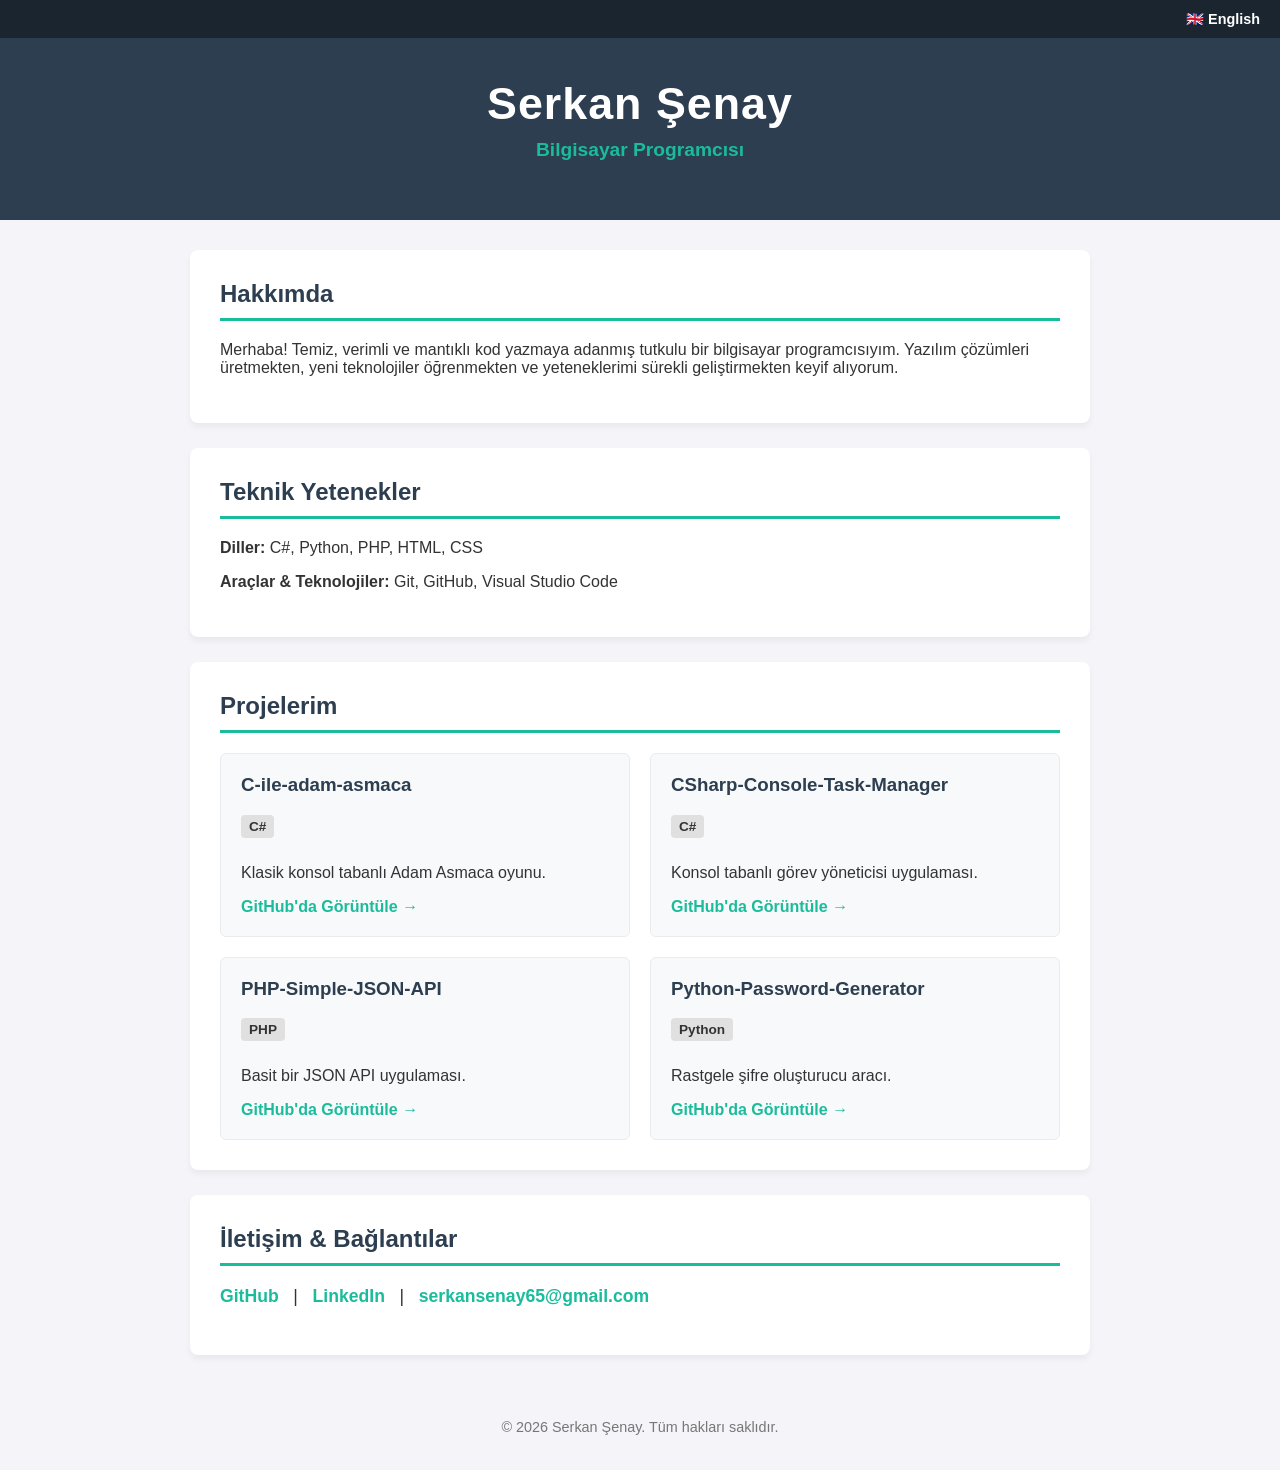
==== tr.html @ 2e25b2eb "Create portfolio page for Serkan Şenay This HTML file serves as a portfolio for Serkan Şenay, showca" ====
<!DOCTYPE html>
<html lang="tr">
<head>
    <meta charset="UTF-8">
    <meta name="viewport" content="width=device-width, initial-scale=1.0">
    <title>Serkan Şenay - Portfolyo</title>
    <style>
        body {
            font-family: 'Segoe UI', Tahoma, Geneva, Verdana, sans-serif;
            margin: 0;
            padding: 0;
            background-color: #f4f4f9;
            color: #333;
        }
        .lang-switch {
            text-align: right;
            padding: 10px 20px;
            background-color: #1a252f;
        }
        .lang-switch a {
            color: #fff;
            text-decoration: none;
            font-weight: bold;
            font-size: 0.9em;
        }
        .lang-switch a:hover {
            color: #1abc9c;
        }
        header {
            background-color: #2c3e50;
            color: #ffffff;
            padding: 40px 20px;
            text-align: center;
        }
        header h1 {
            margin: 0;
            font-size: 2.8em;
            letter-spacing: 1px;
        }
        header p {
            font-size: 1.2em;
            color: #1abc9c;
            margin-top: 10px;
            font-weight: bold;
        }
        .container {
            max-width: 900px;
            margin: 30px auto;
            padding: 0 20px;
        }
        section {
            background: #ffffff;
            padding: 30px;
            margin-bottom: 25px;
            border-radius: 8px;
            box-shadow: 0 4px 6px rgba(0,0,0,0.05);
        }
        h2 {
            border-bottom: 3px solid #1abc9c;
            padding-bottom: 10px;
            color: #2c3e50;
            margin-top: 0;
        }
        .project-grid {
            display: flex;
            gap: 20px;
            flex-wrap: wrap;
        }
        .project-card {
            flex: 1;
            min-width: 350px;
            background: #f8f9fa;
            border: 1px solid #e9ecef;
            padding: 20px;
            border-radius: 6px;
            transition: transform 0.2s;
        }
        .project-card:hover {
            transform: translateY(-5px);
            box-shadow: 0 4px 8px rgba(0,0,0,0.1);
        }
        .project-card h3 {
            margin-top: 0;
            color: #2c3e50;
        }
        .tech-tag {
            display: inline-block;
            background-color: #e0e0e0;
            padding: 4px 8px;
            border-radius: 4px;
            font-size: 0.85em;
            margin-bottom: 10px;
            font-weight: bold;
        }
        a {
            color: #1abc9c;
            text-decoration: none;
            font-weight: bold;
        }
        a:hover {
            text-decoration: underline;
        }
        .contact-links {
            font-size: 1.1em;
        }
        footer {
            text-align: center;
            padding: 20px;
            color: #777;
            font-size: 0.9em;
        }
    </style>
</head>
<body>

    <!-- Dil Değiştirme Butonu -->
    <div class="lang-switch">
        <a href="index.html">🇬🇧 English</a>
    </div>

    <header>
        <h1>Serkan Şenay</h1>
        <p>Bilgisayar Programcısı</p>
    </header>

    <div class="container">
        
        <section id="about">
            <h2>Hakkımda</h2>
            <p>Merhaba! Temiz, verimli ve mantıklı kod yazmaya adanmış tutkulu bir bilgisayar programcısıyım. Yazılım çözümleri üretmekten, yeni teknolojiler öğrenmekten ve yeteneklerimi sürekli geliştirmekten keyif alıyorum.</p>
        </section>

        <section id="skills">
            <h2>Teknik Yetenekler</h2>
            <p><strong>Diller:</strong> C#, Python, PHP, HTML, CSS</p>
            <p><strong>Araçlar & Teknolojiler:</strong> Git, GitHub, Visual Studio Code</p>
        </section>

        <section id="projects">
            <h2>Projelerim</h2>
            <div class="project-grid">
                
                <div class="project-card">
                    <h3>C-ile-adam-asmaca</h3>
                    <span class="tech-tag">C#</span>
                    <p>Klasik konsol tabanlı Adam Asmaca oyunu.</p>
                    <a href="https://github.com/serkansenay/C-ile-adam-asmaca" target="_blank">GitHub'da Görüntüle &rarr;</a>
                </div>

                <div class="project-card">
                    <h3>CSharp-Console-Task-Manager</h3>
                    <span class="tech-tag">C#</span>
                    <p>Konsol tabanlı görev yöneticisi uygulaması.</p>
                    <a href="https://github.com/serkansenay/CSharp-Console-Task-Manager" target="_blank">GitHub'da Görüntüle &rarr;</a>
                </div>

                <div class="project-card">
                    <h3>PHP-Simple-JSON-API</h3>
                    <span class="tech-tag">PHP</span>
                    <p>Basit bir JSON API uygulaması.</p>
                    <a href="https://github.com/serkansenay/PHP-Simple-JSON-API" target="_blank">GitHub'da Görüntüle &rarr;</a>
                </div>

                <div class="project-card">
                    <h3>Python-Password-Generator</h3>
                    <span class="tech-tag">Python</span>
                    <p>Rastgele şifre oluşturucu aracı.</p>
                    <a href="https://github.com/serkansenay/Python-Password-Generator" target="_blank">GitHub'da Görüntüle &rarr;</a>
                </div>

            </div>
        </section>

        <section id="contact">
            <h2>İletişim & Bağlantılar</h2>
            <p class="contact-links">
                <a href="https://github.com/serkansenay" target="_blank">GitHub</a> &nbsp; | &nbsp; 
                <a href="https://www.linkedin.com/in/serkansenay" target="_blank">LinkedIn</a> &nbsp; | &nbsp; 
                <a href="mailto:serkansenay65@gmail.com">serkansenay65@gmail.com</a>
            </p>
        </section>
    </div>

    <footer>
        <p>&copy; 2026 Serkan Şenay. Tüm hakları saklıdır.</p>
    </footer>

</body>
</html>
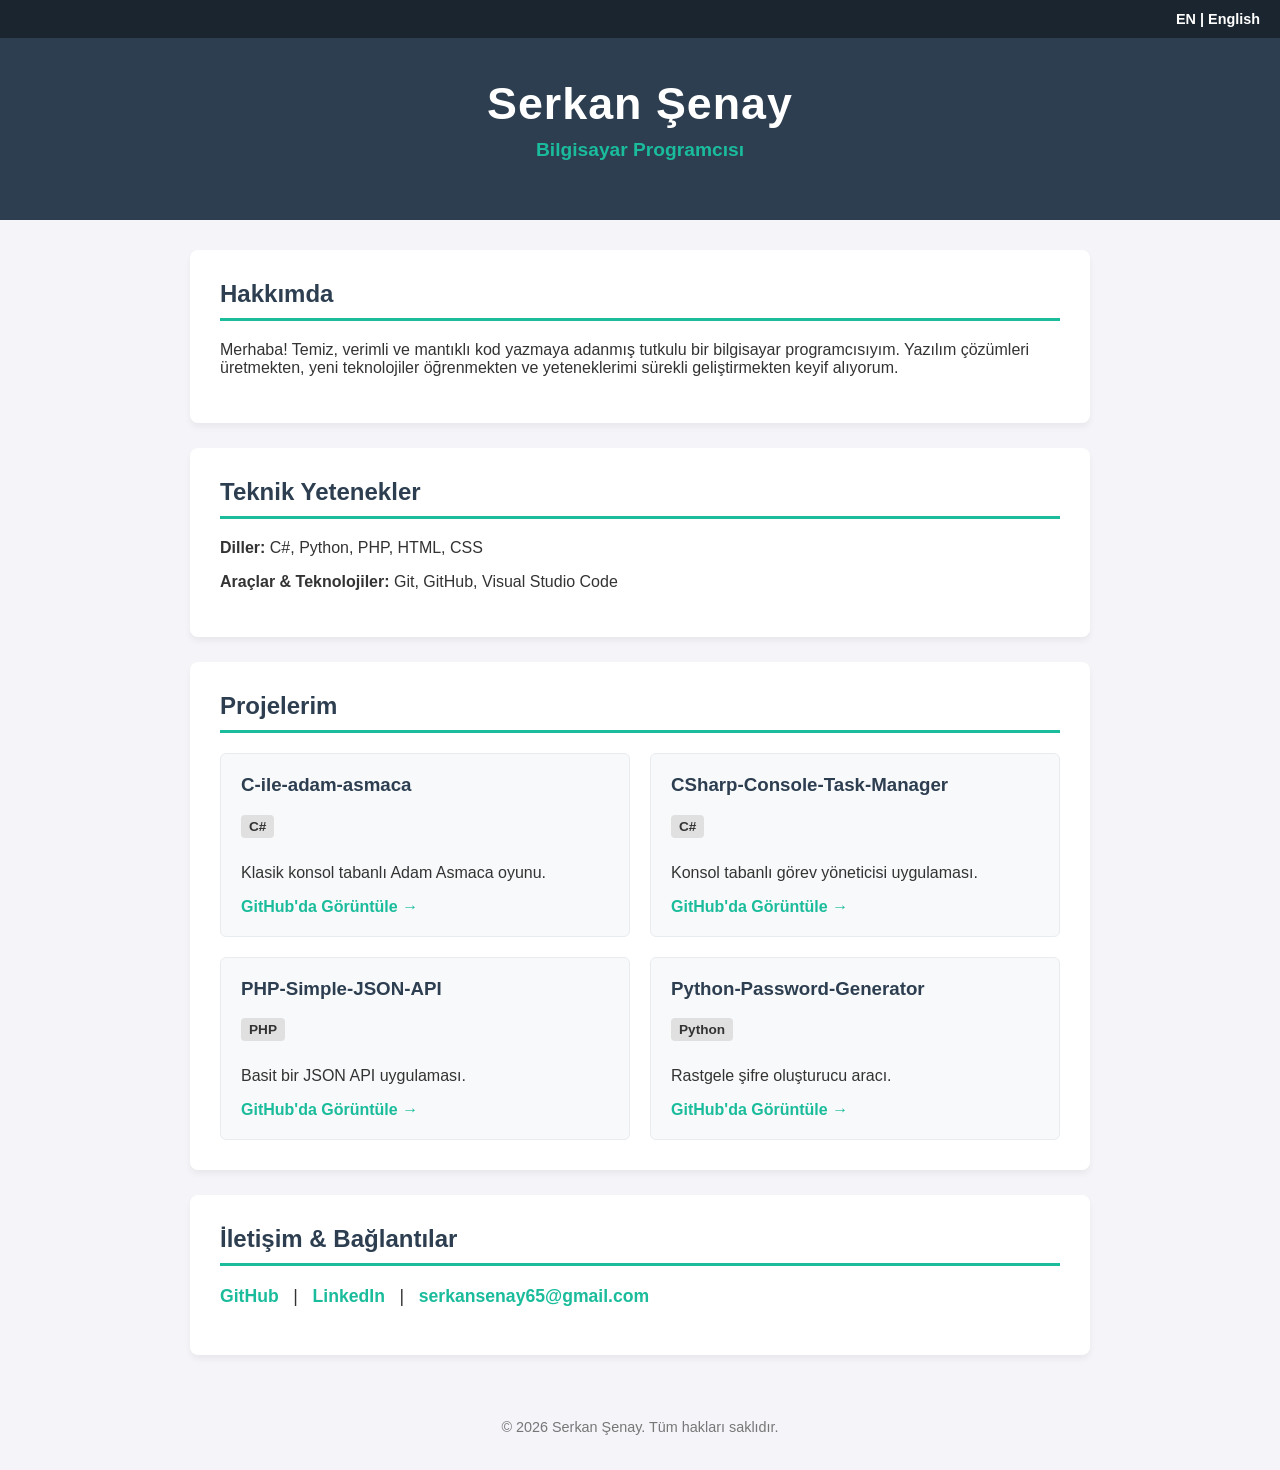
==== commit 97548d81: "Update language switch link text to include 'EN'" ====
--- a/tr.html
+++ b/tr.html
@@ -115,7 +115,7 @@
 
     <!-- Dil Değiştirme Butonu -->
     <div class="lang-switch">
-        <a href="index.html">🇬🇧 English</a>
+        <a href="index.html">EN | English</a>
     </div>
 
     <header>
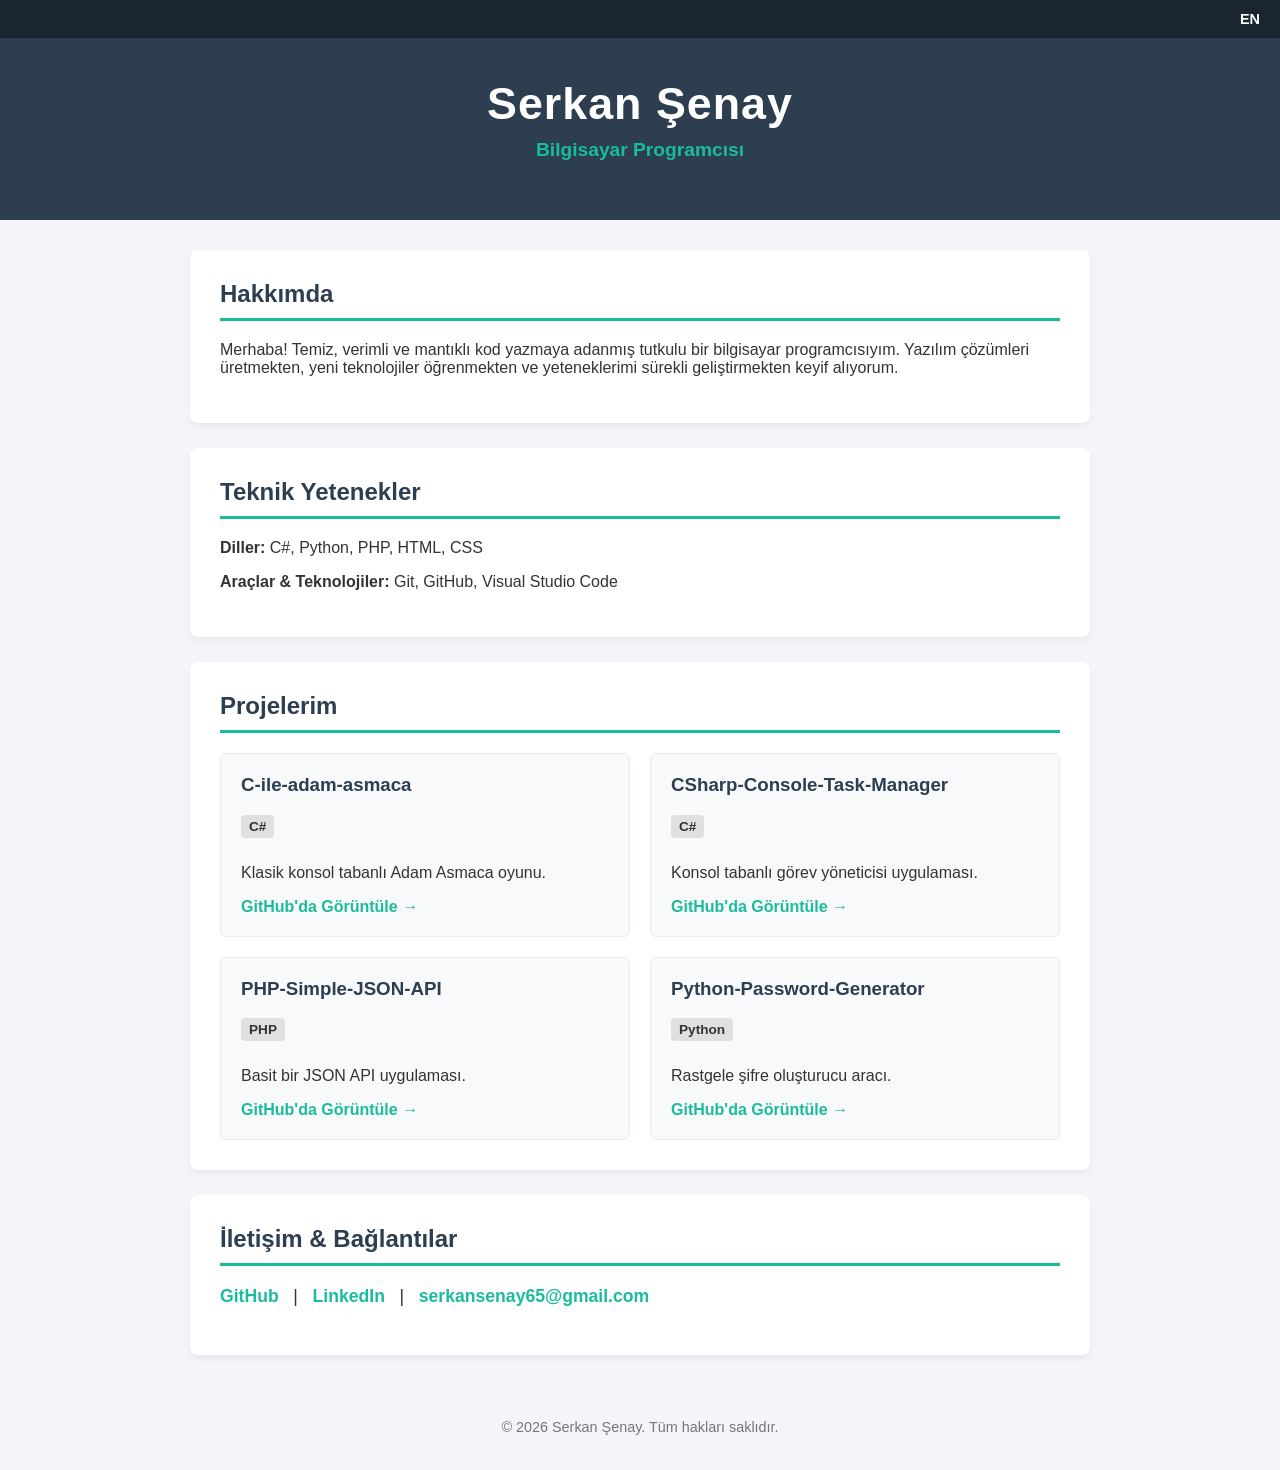
==== commit eff105af: "Remove 'English' text from language switch link" ====
--- a/tr.html
+++ b/tr.html
@@ -115,7 +115,7 @@
 
     <!-- Dil Değiştirme Butonu -->
     <div class="lang-switch">
-        <a href="index.html">EN | English</a>
+        <a href="index.html">EN</a>
     </div>
 
     <header>
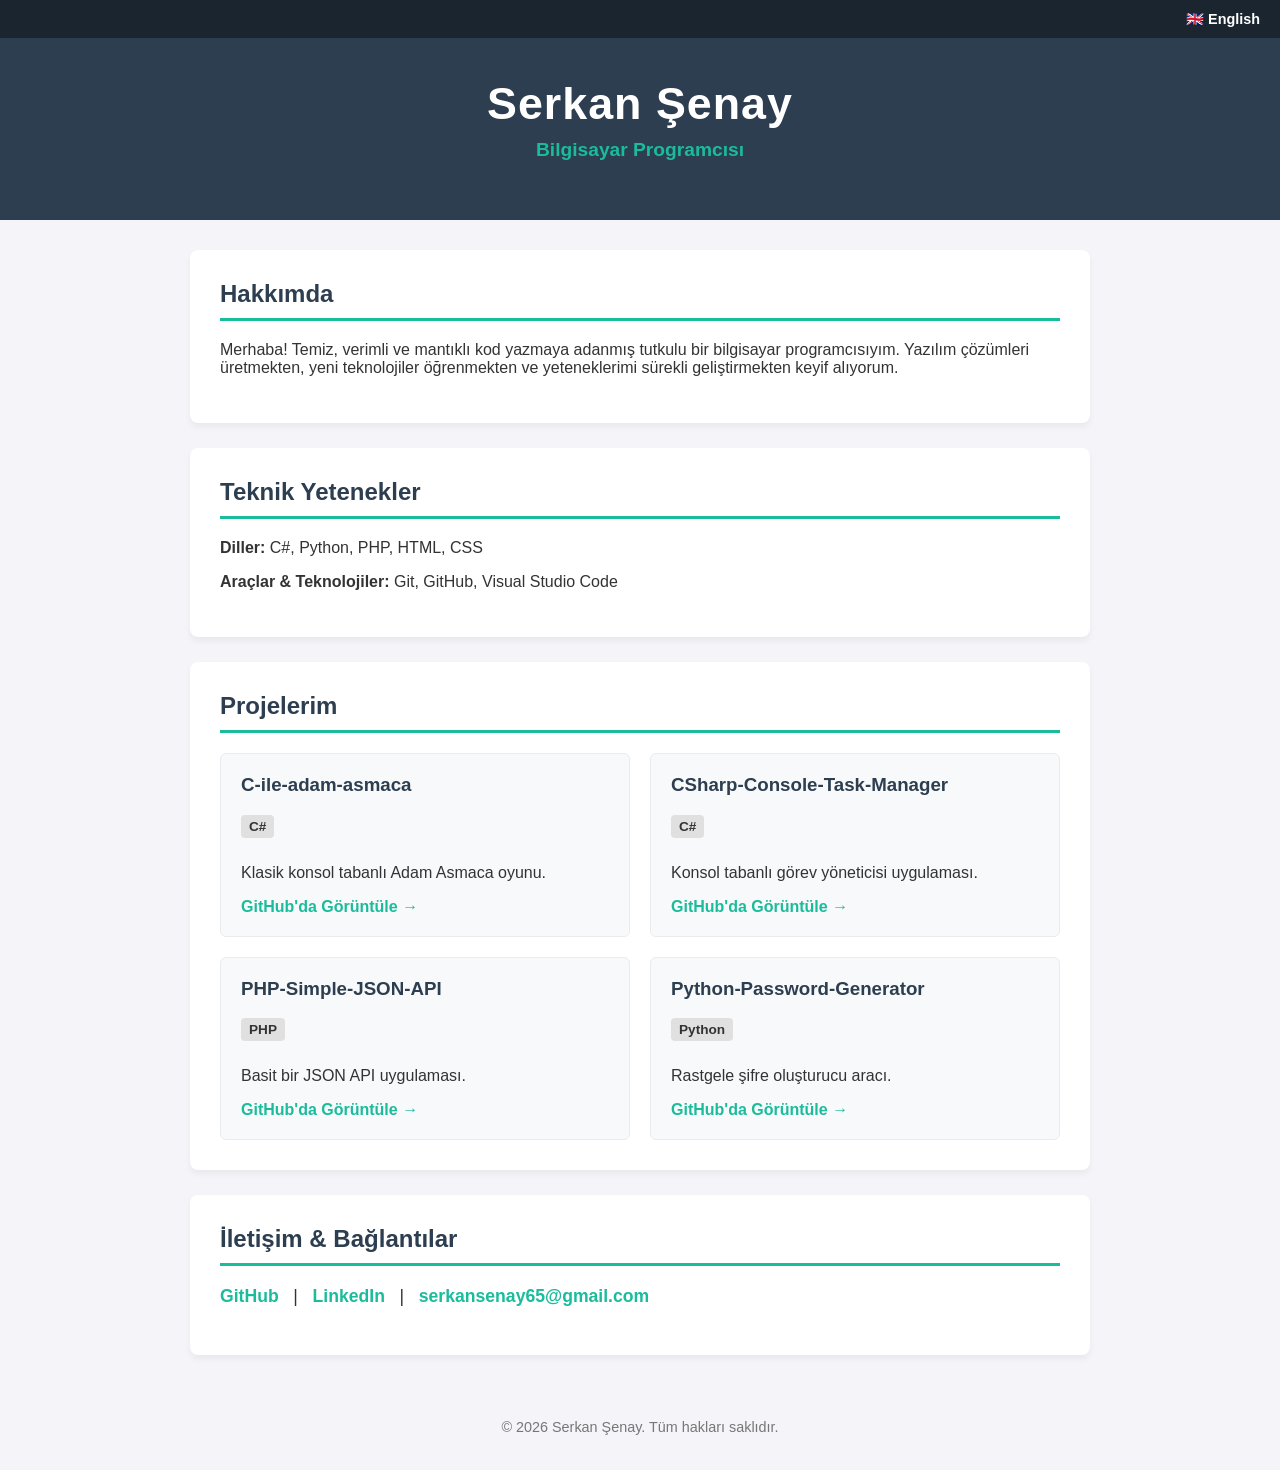
==== commit dcec1479: "Update language switch link to include flag emoji" ====
--- a/tr.html
+++ b/tr.html
@@ -115,7 +115,7 @@
 
     <!-- Dil Değiştirme Butonu -->
     <div class="lang-switch">
-        <a href="index.html">EN</a>
+        <a href="index.html">🇬🇧 English</a>
     </div>
 
     <header>
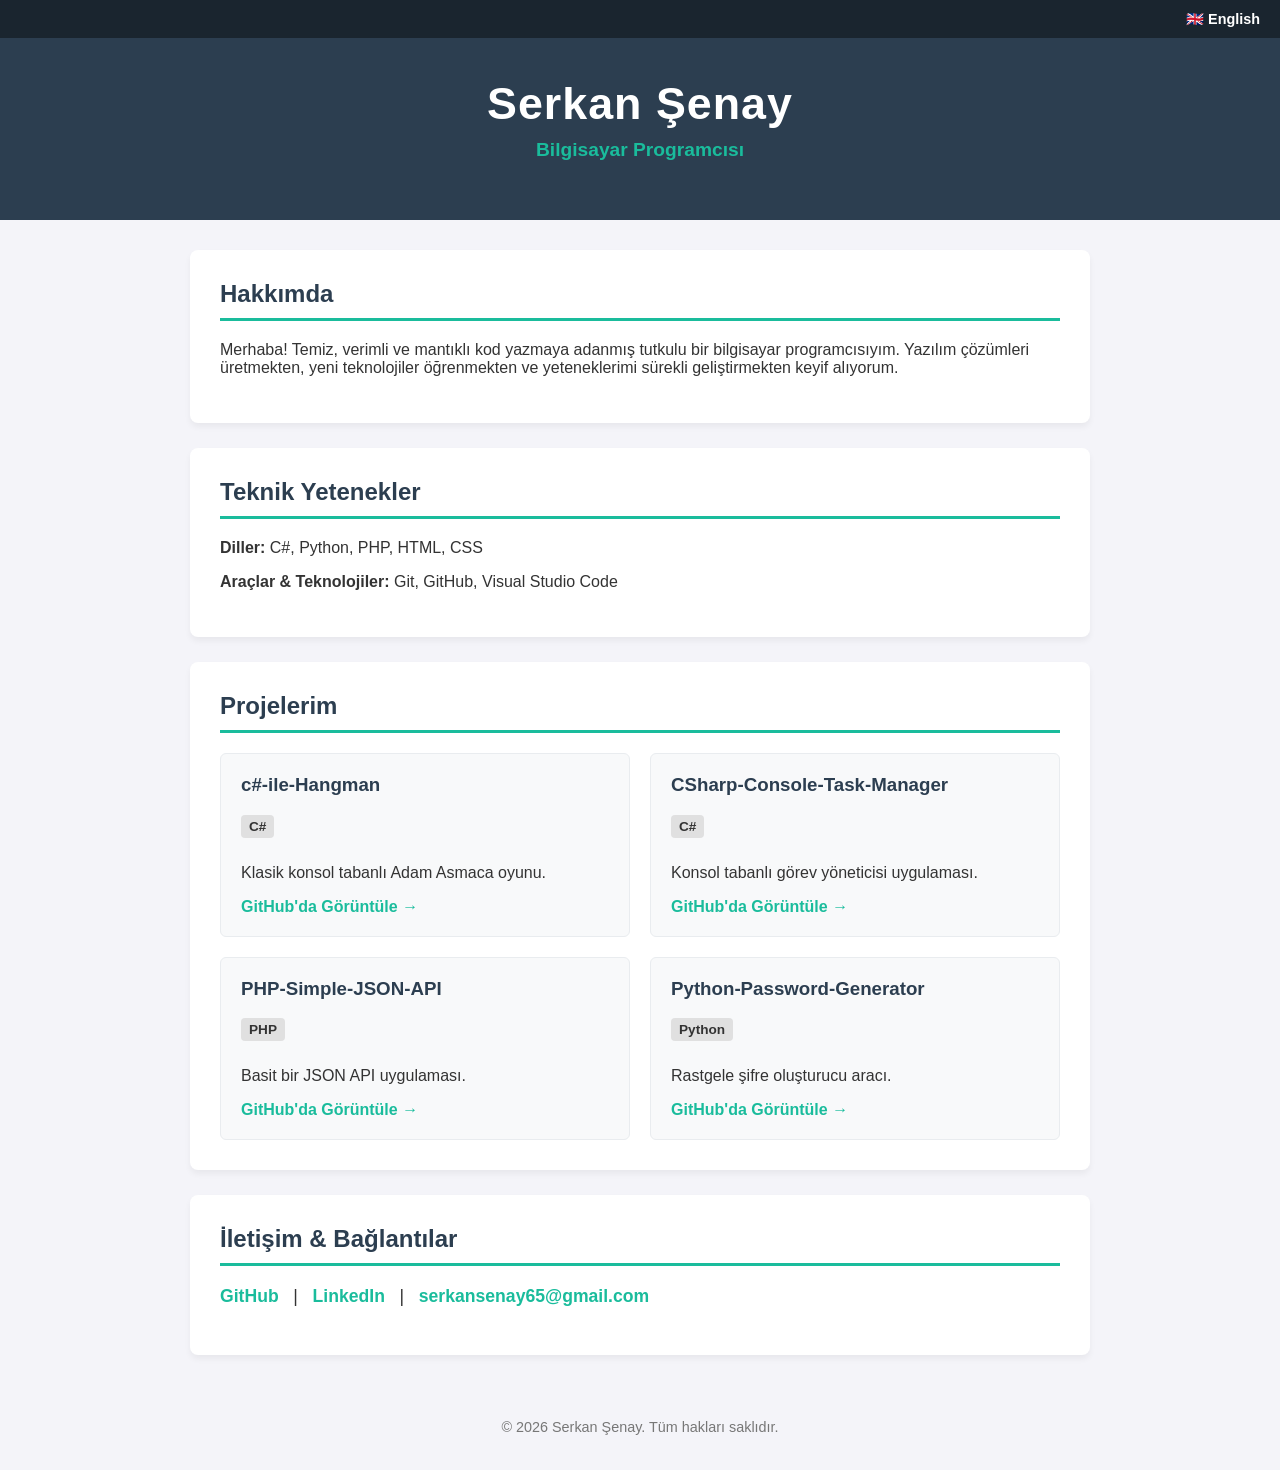
==== commit e087c216: "Update project title from 'C-ile-adam-asmaca' to 'c#-ile-Hangman'" ====
--- a/tr.html
+++ b/tr.html
@@ -141,7 +141,7 @@
             <div class="project-grid">
                 
                 <div class="project-card">
-                    <h3>C-ile-adam-asmaca</h3>
+                    <h3>c#-ile-Hangman</h3>
                     <span class="tech-tag">C#</span>
                     <p>Klasik konsol tabanlı Adam Asmaca oyunu.</p>
                     <a href="https://github.com/serkansenay/C-ile-adam-asmaca" target="_blank">GitHub'da Görüntüle &rarr;</a>
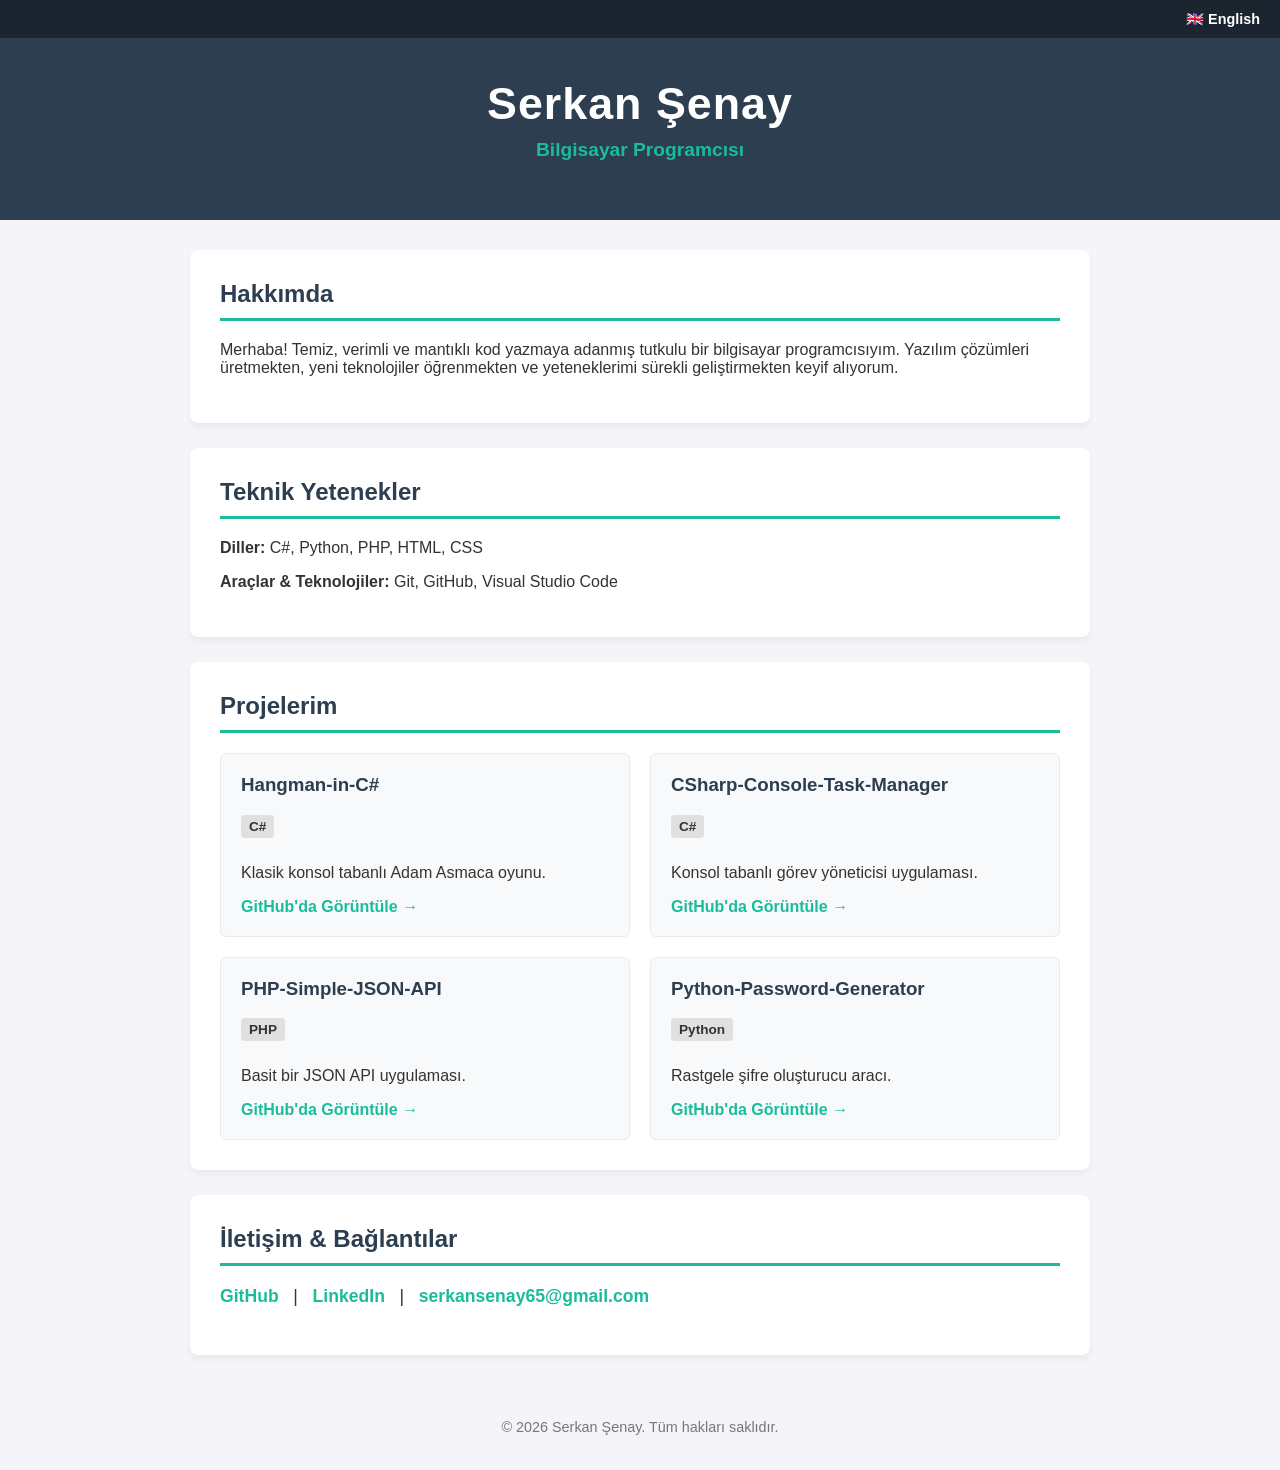
==== commit fb272213: "Update project title from 'c#-ile-Hangman' to 'Hangman-in-C#'" ====
--- a/tr.html
+++ b/tr.html
@@ -141,7 +141,7 @@
             <div class="project-grid">
                 
                 <div class="project-card">
-                    <h3>c#-ile-Hangman</h3>
+                    <h3>Hangman-in-C#</h3>
                     <span class="tech-tag">C#</span>
                     <p>Klasik konsol tabanlı Adam Asmaca oyunu.</p>
                     <a href="https://github.com/serkansenay/C-ile-adam-asmaca" target="_blank">GitHub'da Görüntüle &rarr;</a>
